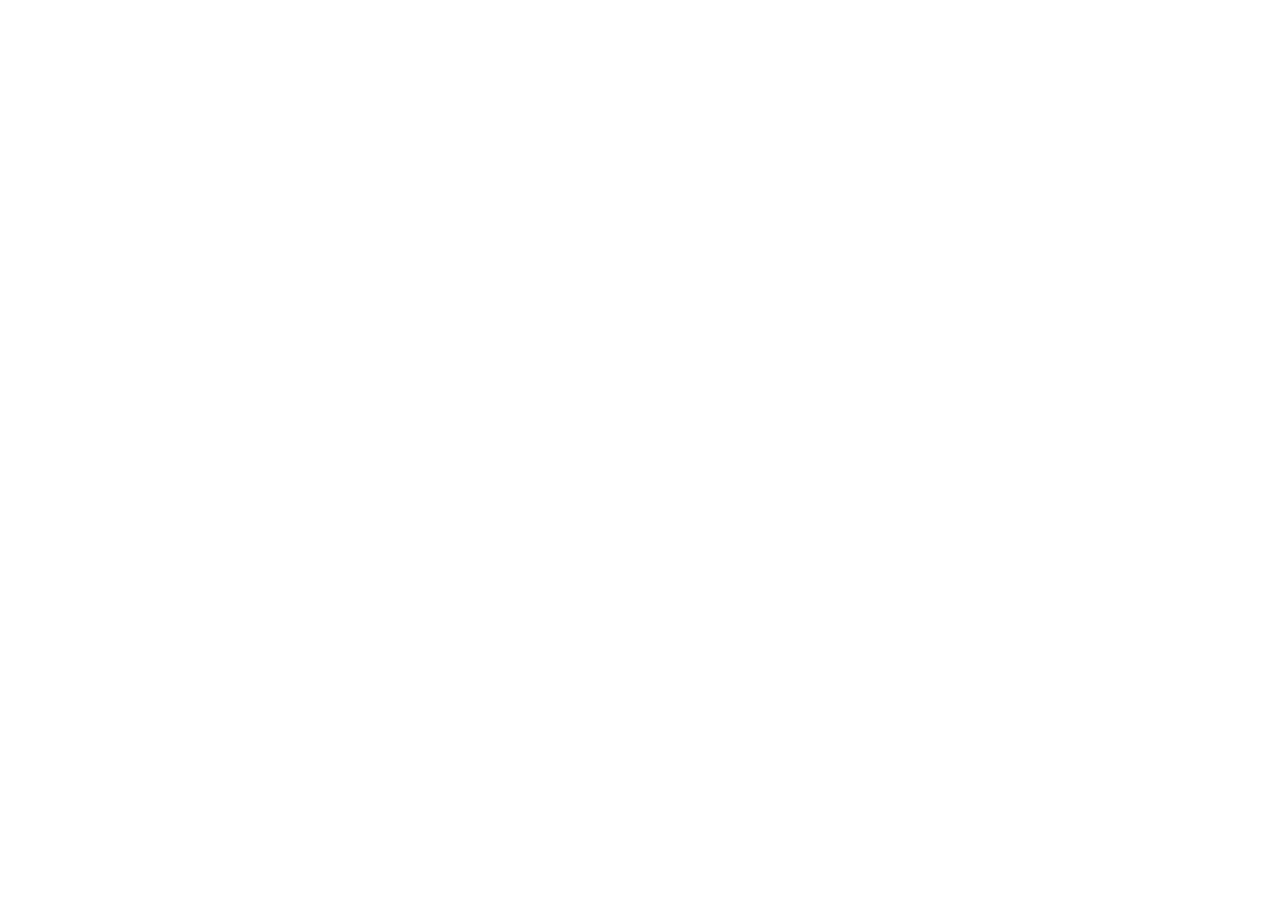
==== ASEAN Rail.html @ c0578530 ""commit base files"" ====
<!DOCTYPE html>
<html lang="en">
  <head>
    <meta charset="UTF-8" />
    <meta name="viewport" content="width=device-width, initial-scale=1.0">
    <title>ASEAN Rail</title>
    <link rel="stylesheet" href="ASEAN Rail.css">

  </head>
  <body>

  </body>
  <script src="ASEAN Rail.js"></script>
</html>
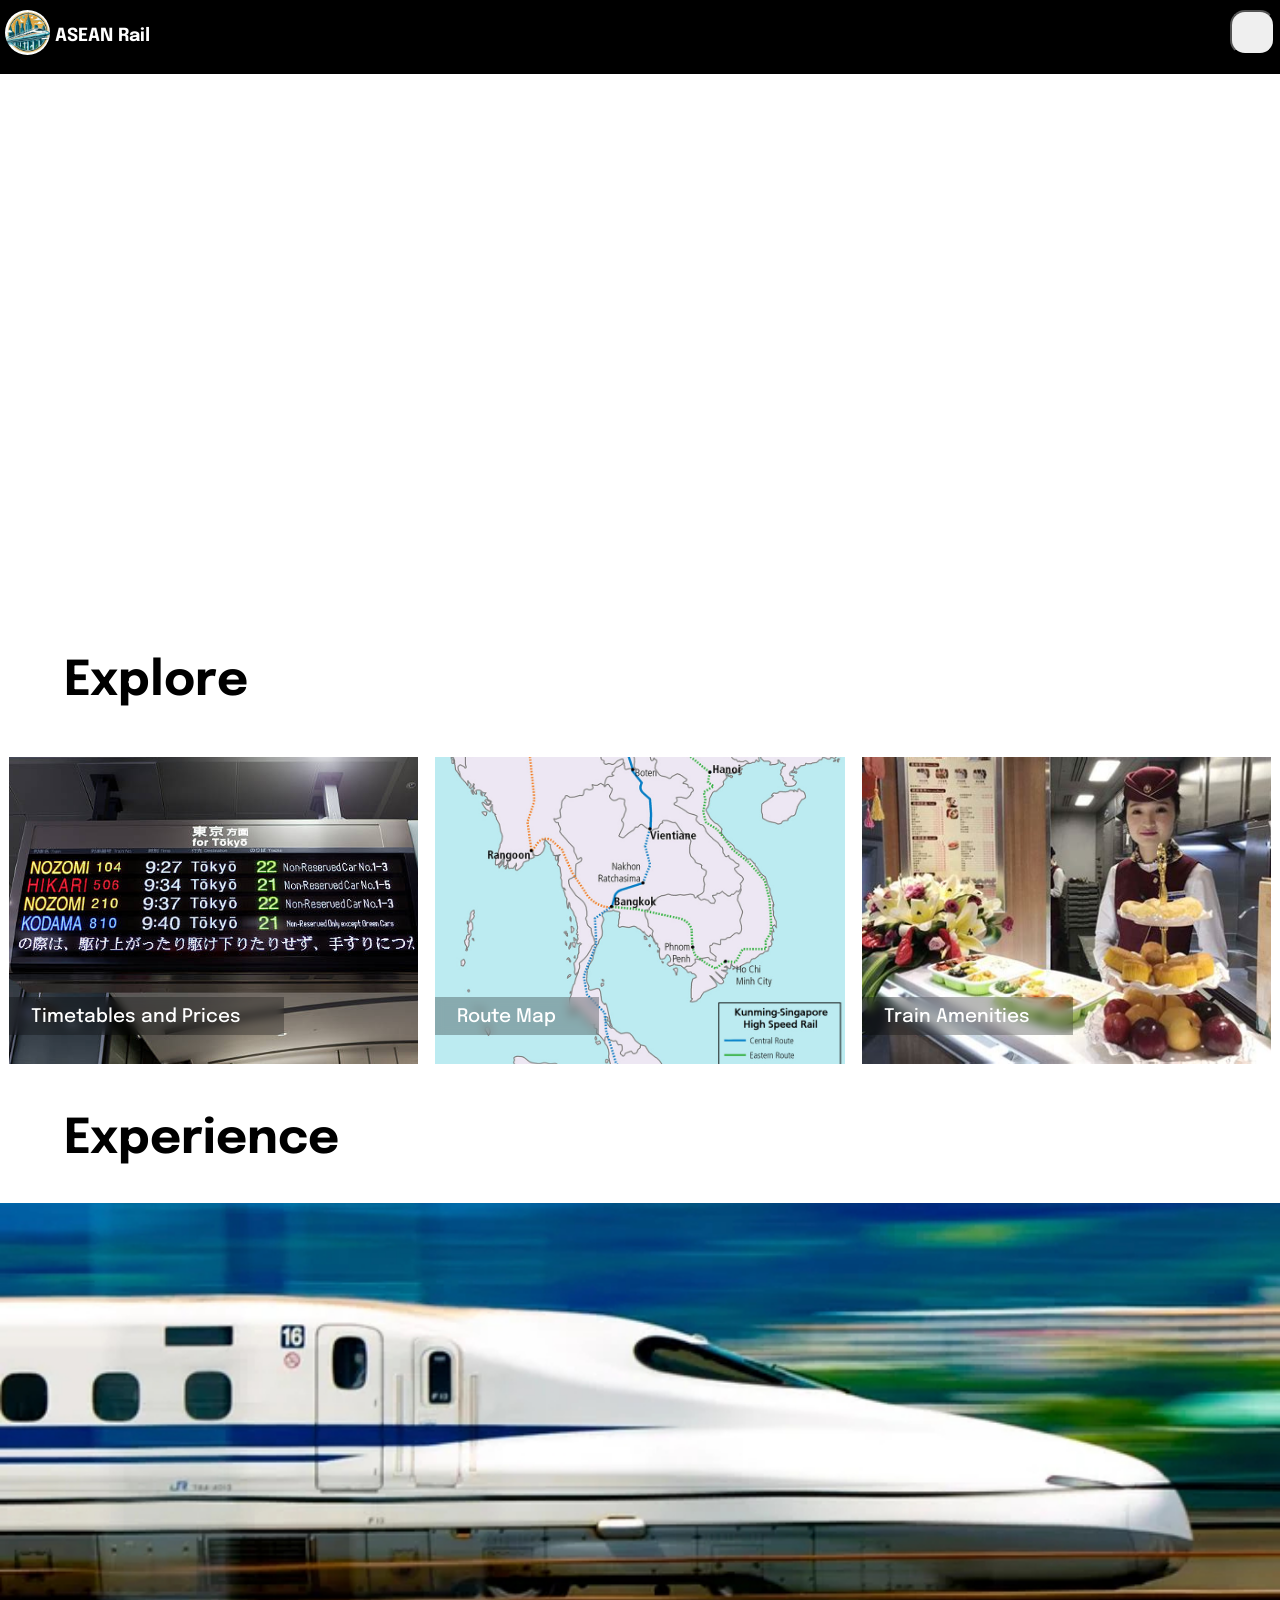
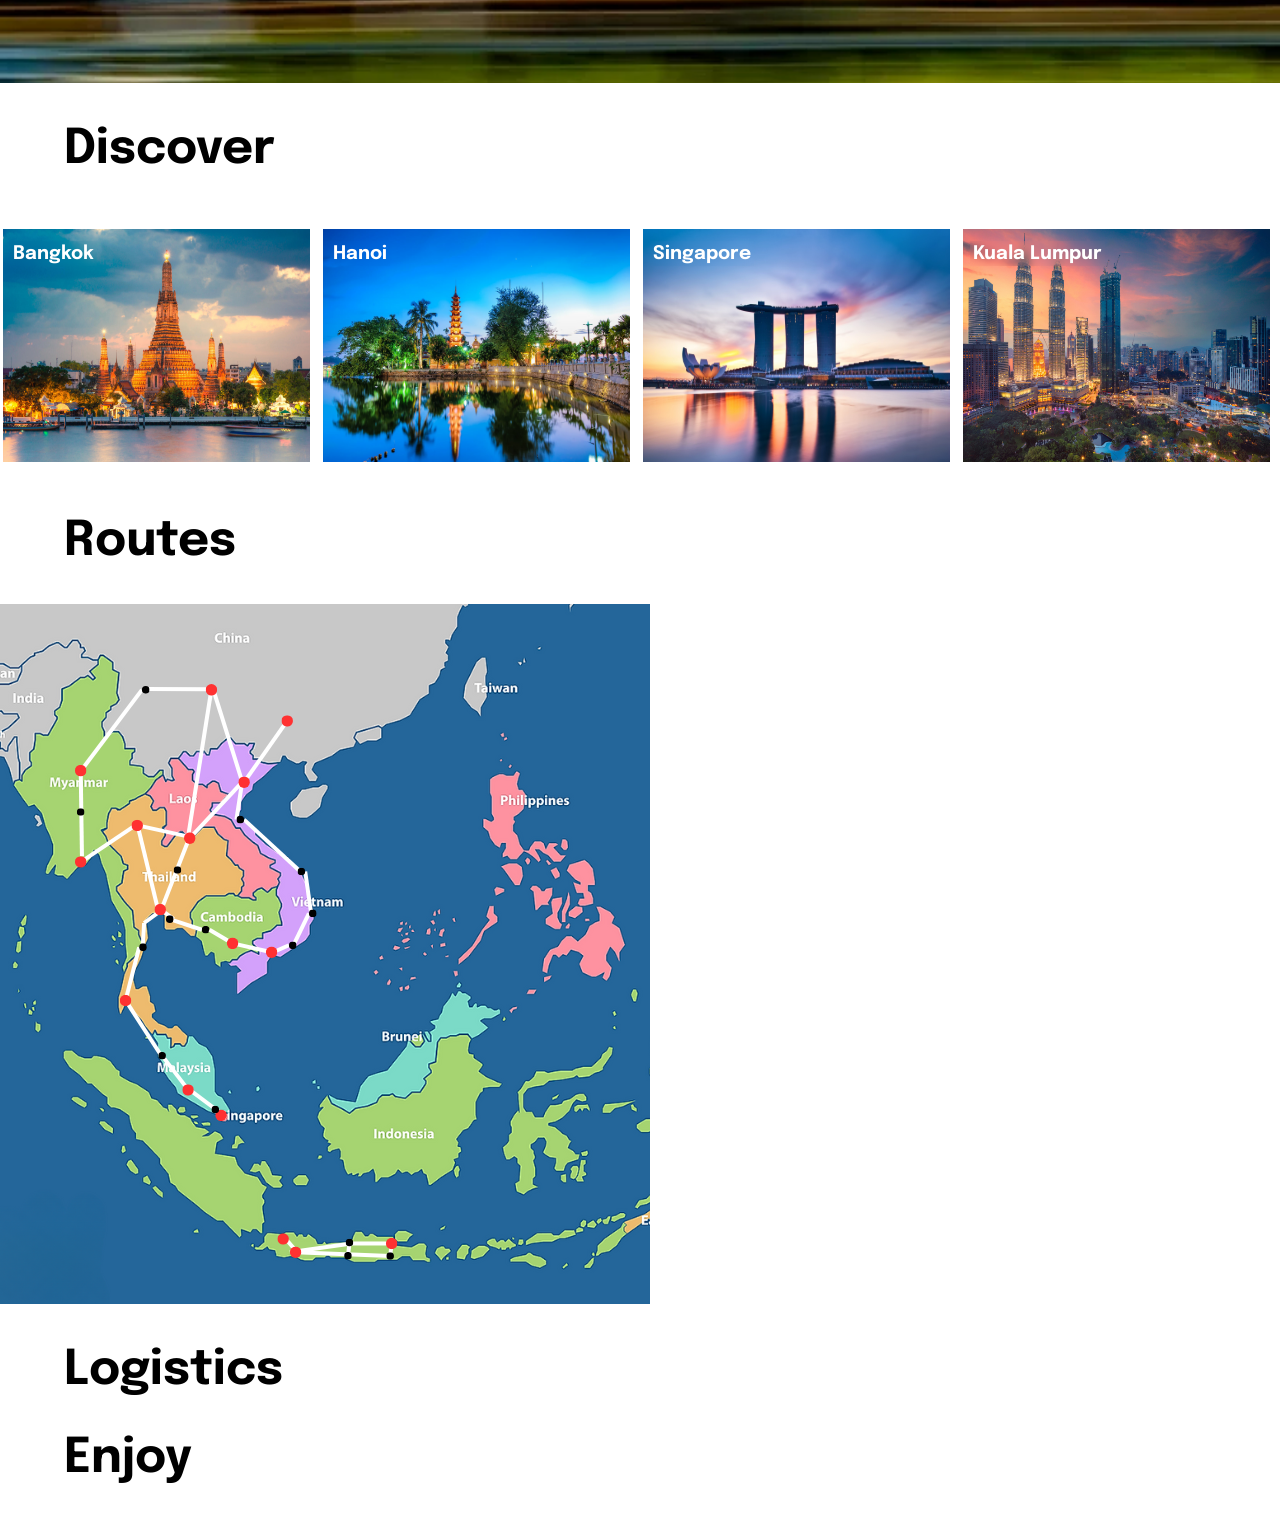
==== commit 5cf49f98: ""v0.1"" ====
--- a/ASEAN Rail.html
+++ b/ASEAN Rail.html
@@ -1,14 +1,87 @@
 <!DOCTYPE html>
 <html lang="en">
-  <head>
-    <meta charset="UTF-8" />
-    <meta name="viewport" content="width=device-width, initial-scale=1.0">
-    <title>ASEAN Rail</title>
-    <link rel="stylesheet" href="ASEAN Rail.css">
+<head>
+  <meta charset="UTF-8" />
+  <meta name="viewport" content="width=device-width, initial-scale=1.0">
+  <title>ASEAN Rail</title>
+  <link rel="stylesheet" href="ASEAN Rail.css">
+  <link rel="preconnect" href="https://fonts.googleapis.com">
+  <link rel="preconnect" href="https://fonts.gstatic.com" crossorigin>
+  <link href="https://fonts.googleapis.com/css2?family=Epilogue:ital,wght@0,100..900;1,100..900&display=swap" rel="stylesheet">
+</head>
+<body>
+  <nav>
+      <div class="navtitle">
+        <img id="logo" src="Resources/ASEANlogo.png">
+        <h2 id="navtitletext">ASEAN Rail</h2>
+      </div>
+        <button id="navbutton">
+        </button>
+  </nav>
+  <div class="landing">
+    <div class="landingvidbox">
+      <video autoplay id="landingpagevid" muted src="Resources/Whoosh Whoosh Whoosh Langsung Melesat! (Official Commercial Video).mp4"></video>
+    </div>
+    <div class="landingbooknow">
+      <p id="landingbooknowbuttontext">TICKETS</p>
+    </div>
+  </div>
+  <div class="ticketsearch">
+  </div>
+  <h2>Explore</h2>
+  <div class="mainmenu">
+    <div class="menubox">
+      <img src="Resources/trainschedule.jpg">
+      <div class="menuboxtitle" id="timepricebox">
+        <h3 id="timeprice">Timetables and Prices</h3>
+      </div>
+    </div>
+    <div class="menubox">
+      <img id="routemappic" src="Resources/route map.jpg">
+      <div class="menuboxtitle">
+        <h3>Route Map</h3>
+      </div>
+    </div>
+    <div class="menubox">
+      <img src="Resources/th-1513963952.jpg">
+      <div class="menuboxtitle">
+        <h3>Train Amenities</h3>
+      </div>
+    </div>
+  </div>
+  <h2>Experience</h2>
+  <img id="fasttrainpic" src="Resources/fast train.jpg">
+  <h2>Discover</h2>
+  <div class="destinationsmenu">
+    <div class="destinationsbox , bkk">
+      <img src="Resources/bangkok.jpg" id="bkkpic">
+      <h3 id="bkktext">Bangkok</h3>
+    </div>
+    <div class="destinationsbox , hanoi">
+      <img src="Resources/Hanoi.jpg" id="hanoipic">
+      <h3 id="hanoitext">Hanoi</h3>
+    </div>
+    <div class="destinationsbox , sng">
+      <img src="Resources/singapore.jpg" id="sngpic">
+      <h3 id="sngtext">Singapore</h3>
+    </div>
+    <div class="destinationsbox , kl">
+      <img src="Resources/Kuala-Lumpur-Skyline.jpeg" id="klpic">
+      <h3 id="kltext">Kuala Lumpur</h3>
+    </div>
+  </div>
+  <h2>Routes</h2>
+  <div class="routemap">
+    <img id="routemappic" src="Resources/ASEAN route map.png">
+  </div>
+  <h2>Logistics</h2>
+  <div class="timetablesandprices">
 
-  </head>
-  <body>
+  </div>
+  <h2>Enjoy</h2>
+  <div class="trainamenities">
 
-  </body>
-  <script src="ASEAN Rail.js"></script>
+  </div>
+</body>
+<script src="ASEAN Rail.js"></script>
 </html>
--- a/ASEAN Rail.css
+++ b/ASEAN Rail.css
@@ -0,0 +1,225 @@
+/* website */
+
+
+/* COLORS 
+acutal flag colors #E33131 red, #22559E blue, #F8F400 yellow 
+#DD4F40 red, #487AB9 blue, #F6EC5F yellow
+#F7D500 orange-yellow, #F7B700 orange, #F8F400 yellow, #37F700 neon green, #9EF700 green
+#F7D500 neon green, #89CFF0 light blue, #8B8589 dark grey, #D3D3D3 light grey
+*/
+
+body {
+    margin: 0px;
+    font-family: "Epilogue";
+    width: 100%;
+}
+
+h2 {
+    margin: 3% 0% 3% 5%;
+    font-size: 48px;
+}
+
+/* navbar */
+
+nav {
+    position: fixed;
+    top: 0px;
+    min-height: 65px;
+    width: 100%;
+    z-index: 2;
+    color: #fff;
+    background-color: rgb(0, 0, 0);
+}
+
+
+.navtitle {
+    display: flex;
+    width: 100%;
+}
+
+#logo {
+  height: 45px;
+  margin: 10px 0px 15px 5px;
+  border-radius: 50px 50px 50px 50px;
+}
+
+#navtitletext {
+    text-align: left;
+    margin: 10px 0px 15px 0px;
+    height: 100%;
+    font-size: 18px;
+    background-color: #000000;
+    padding: 17px 15px 14px 5px;
+    border-radius: 0px 15px 15px 0px;
+}
+
+#navbutton {
+    position: fixed;
+    right: 5px;
+    top: 10px;
+    height: 45px;
+    width: 45px;
+    border-radius: 15px;
+}
+
+/* landing page */
+
+.landing {
+    margin: -2% 0% 0% 0%;
+    display: flex;
+    align-items: end;
+    width: 100%;
+    position: relative;
+}
+
+.landingvidbox {
+    width: 100%;
+}
+
+#landingpagevid {
+    width: 100%;
+    z-index: -1;
+}
+
+.landingbooknow {
+    background-color: rgba(255, 255, 255, 0);
+    color: white;
+    width: 110px;
+    border: #fff solid 2px;
+    text-align: center;
+    position: absolute;
+    top: 93%;
+    left: 50%;
+    transform: translate(-50%, -50%);
+}
+
+.landingbooknow:hover {
+    background-color: #fff ;
+    color:rgb(0, 0, 0);
+}
+
+
+#landingbooknowbuttontext {
+    margin: 8px;
+    font-size: 20px;
+}
+
+/* ticket search */
+
+.ticketsearch {
+    display: none;
+}
+
+#fasttrainpic {
+    width: 100%;
+    max-height: 480px;
+    object-fit: cover;
+}
+
+/* main menu */
+
+.mainmenu {
+    display: flex;
+    justify-content: space-around;
+    width: 100%;
+    margin: 4% 0%;
+}
+
+.menubox {
+    width: 32%;
+    display: flex;
+    position: relative;
+}
+
+.menubox img{
+    width: 100%;
+    object-fit: cover;
+    aspect-ratio: 4 / 3;
+}
+
+.menubox h3 {
+    margin: 10px;
+    color: #fff;
+    font-weight: 500;
+    width: fit-content;
+    
+}
+
+.menuboxtitle {
+    width: fit-content;
+    backdrop-filter: blur(5px);
+    background-color: #00000046;
+    position: absolute;
+    inset: 78% 0% 0% 0%;
+    margin: 0px;
+    padding: 0px 8% 0px 3%;
+    height: 38px;
+    transition: padding-left 1.5s ease;
+}
+
+.menuboxtitle:hover {
+    padding-left: 25px;
+    transition: 0.8s ease;
+}
+
+@media only screen and (max-width: 1030px) {
+    .menubox h3 {
+        font-size: 17px;
+    }
+
+    .menuboxtitle {
+        inset: 73% 0% 0% 0%;
+        height: fit-content;
+    }
+
+}
+
+@media only screen and (max-width: 859px) {
+    #timeprice {
+        font-size: 15px;
+        margin-bottom: 10px;
+        
+    }
+
+    #timepricebox {
+        padding-right: 5%;
+    }
+
+}
+
+/* destinations */
+
+.destinationsmenu {
+    display: flex;
+    justify-content: space-around;
+    margin: 4% 0%;
+    width: 100%;
+}
+
+.destinationsbox img {
+    aspect-ratio: 4 / 3;
+    margin: 1%;
+    width: 96%;
+    
+}
+
+.destinationsbox {
+    aspect-ratio: 4 / 3;
+    width: 94%;
+    display: flex;
+}
+
+.destinationsbox h3{
+    margin: 5% 0% 0% -95%;
+    z-index: 1;
+    color: white;
+    backdrop-filter: blur(5px);
+    height: fit-content;
+    padding: 3px;
+}
+
+/* Routes */
+
+#routemappic {
+    max-height: 96vh;
+}
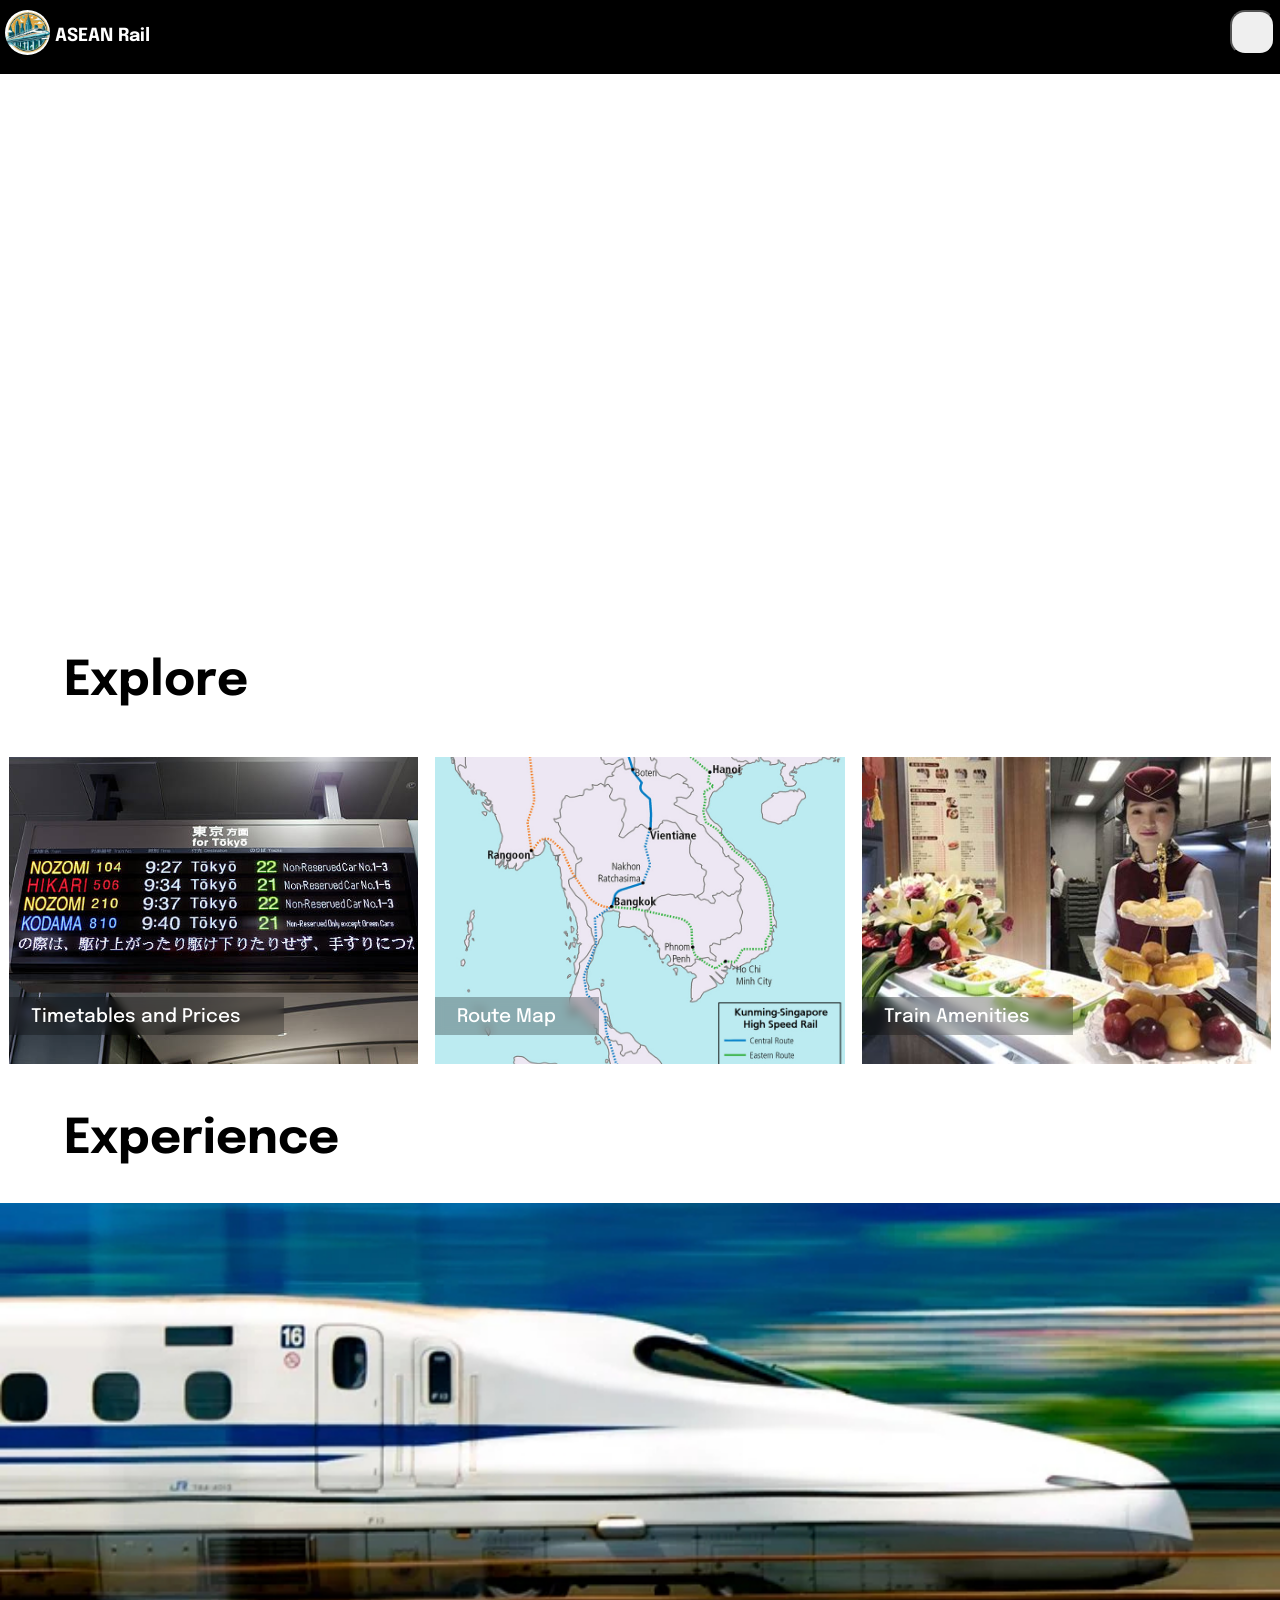
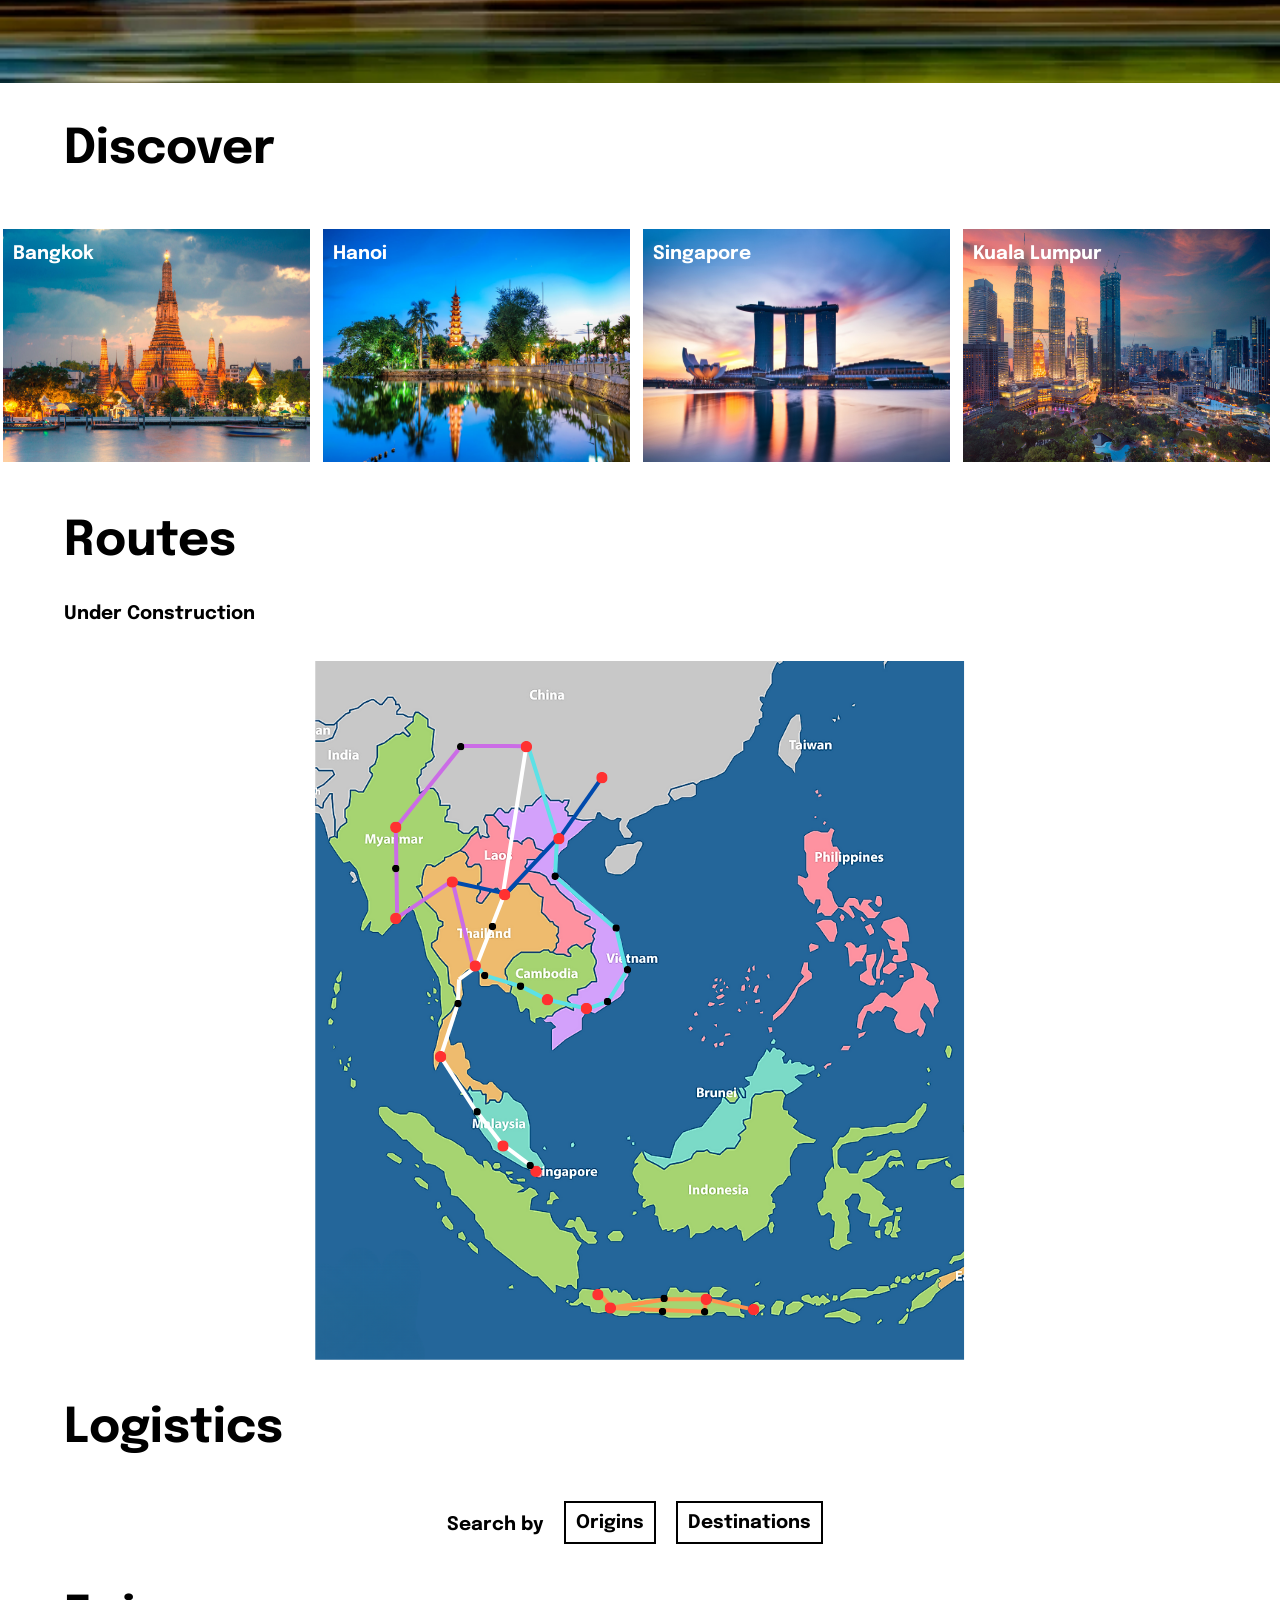
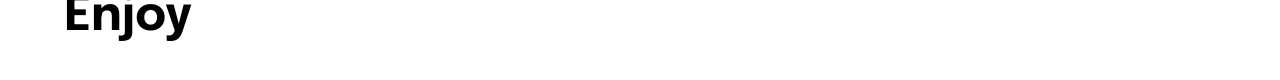
==== commit 40d9b1eb: ""v0.2"" ====
--- a/ASEAN Rail.html
+++ b/ASEAN Rail.html
@@ -38,13 +38,13 @@
     </div>
     <div class="menubox">
       <img id="routemappic" src="Resources/route map.jpg">
-      <div class="menuboxtitle">
+      <div class="menuboxtitle" id="routemapbox">
         <h3>Route Map</h3>
       </div>
     </div>
     <div class="menubox">
       <img src="Resources/th-1513963952.jpg">
-      <div class="menuboxtitle">
+      <div class="menuboxtitle" id="amenitiesbox">
         <h3>Train Amenities</h3>
       </div>
     </div>
@@ -70,15 +70,200 @@
       <h3 id="kltext">Kuala Lumpur</h3>
     </div>
   </div>
-  <h2>Routes</h2>
+  <h2 id="routessectitle">Routes</h2>
+  <h3 id="underconstruction">Under Construction</h3>
   <div class="routemap">
-    <img id="routemappic" src="Resources/ASEAN route map.png">
-  </div>
-  <h2>Logistics</h2>
+    <div class="routemappic">
+      <img id="routemappic" src="Resources/ASEAN route map.svg">
+    </div>
+    <div class="routemaptext">
+      
+      <!--
+      <div class="eastline">
+        <p class="linename">East Line</p>
+        <p class="linestop">Kunming</p>
+        <p class="linestop">Dali</p>
+        <p class="linestop">Mandalay</p>
+        <p class="linestop">Naypyidaw</p>
+        <p class="linestop">Yangon</p>
+        <p class="linestop">Chaing Mai</p>
+        <p class="linestop">Krungthep</p>
+      </div>
+      <div class="westline">
+        <p class="linename">West Line</p>
+        <p class="linestop">Kunming</p>
+        <p class="linestop">Hanoi</p>
+        <p class="linestop">Thanh Hoa</p>
+        <p class="linestop">Da Nang</p>
+        <p class="linestop">Quy Nhon</p>
+        <p class="linestop">Phan Thiet</p>
+        <p class="linestop">Ho Chi Minh City</p>
+        <p class="linestop">Phnom Penh</p>
+        <p class="linestop">Krong Battambang</p>
+        <p class="linestop">Pattaya</p>
+        <p class="linestop">Krungthep</p>
+      </div>
+      <div class="centralline">
+        <p class="linename">Central Line</p>
+        <p class="linestop">Kunming</p>
+        <p class="linestop">Vientiane</p>
+        <p class="linestop">Khon Kaen</p>
+        <p class="linestop">Krungthep</p>
+        <p class="linestop">Hua Hin</p>
+        <p class="linestop">Phuket</p>
+        <p class="linestop">Ipoh</p>
+        <p class="linestop">Kuala Lumpur</p>
+        <p class="linestop">Phuket</p>
+        <p class="linestop">Johor Bahrur</p>
+        <p class="linestop">Singapore</p>
+      </div>
+      <div class="northline">
+        <p class="linename">North Line</p>
+        <p class="linestop">Nanning</p>
+        <p class="linestop">Hanoi</p>
+        <p class="linestop">Vientiane</p>
+        <p class="linestop">Chaing Mai</p>
+      </div>
+      <div class="northjavaline">
+        <p class="linename">North Java Line</p>
+        <p class="linestop">Jakarta</p>
+        <p class="linestop">Bandung</p>
+        <p class="linestop">Semarang</p>
+        <p class="linestop">Surabaya</p>
+        <p class="linestop">Denpasar</p>
+      </div>
+      <div class="southjavaline">
+        <p class="linename">South Java Line</p>
+        <p class="linestop">Jakarta</p>
+        <p class="linestop">Bandung</p>
+        <p class="linestop">Yogyakarta</p>
+        <p class="linestop">Malang</p>
+        <p class="linestop">Surabaya</p>
+      </div>
+      -->
+    </div>
+  </div>
+  <h2 id="logisticssectitle">Logistics</h2>
   <div class="timetablesandprices">
-
-  </div>
-  <h2>Enjoy</h2>
+    <div class="searchbytitleandbuttons">
+      <h3 id="searchbybuttontitle">Search by</h3>
+        <h3 id="searchbyoriginsbutton">Origins</h3>
+        <h3 id="searchbydestinationsbutton">Destinations</h3>
+    </div>
+    <div class="searchformsandtable">
+    <div class= "searchform">
+      <form id="searchbydestinationform">
+        <label for="destination"><span id="searchby">Select a</span> Destination</label>
+        <input list="destination-cities" id="destination" name="destination"/>
+        <datalist id="destination-cities">
+          <option value="Krungthep"></option>
+          <option value="Singapore"></option>
+          <option value="Hua Hin"></option>
+          <option value="Kunming"></option>
+          <option value="Dali"></option>
+          <option value="Mandalay"></option>
+          <option value="Naypyidaw"></option>
+          <option value="Yangon"></option>
+          <option value="Chaing Mai"></option>
+          <option value="Phuket"></option>
+          <option value="Vientiane"></option>
+          <option value="Khon Kaen"></option>
+          <option value="Ipoh"></option>
+          <option value="Kuala Lumpur"></option>
+          <option value="Johor Bahrur"></option>
+          <option value="Pattaya"></option>
+          <option value="Hanoi"></option>
+          <option value="Nanning"></option>
+          <option value="Jakarta"></option>
+          <option value="Bandung"></option>
+          <option value="Semarang"></option>
+          <option value="Surabaya"></option>
+          <option value="Malang"></option>
+          <option value="Yogyakarta"></option>
+          <option value="Denpasar"></option>
+        </datalist> 
+      </form>
+      <form id="searchbyoriginform">
+          <label for="origin"><span id="searchby">Select an</span> Origin</label>
+          <input list="origin-cities" id="origin" name="origin"/>
+          <datalist id="origin-cities">
+            <option value="Krungthep"></option>
+            <option value="Singapore"></option>
+            <option value="Hua Hin"></option>
+            <option value="Kunming"></option>
+            <option value="Dali"></option>
+            <option value="Mandalay"></option>
+            <option value="Naypyidaw"></option>
+            <option value="Yangon"></option>
+            <option value="Chaing Mai"></option>
+            <option value="Phuket"></option>
+            <option value="Vientiane"></option>
+            <option value="Khon Kaen"></option>
+            <option value="Ipoh"></option>
+            <option value="Kuala Lumpur"></option>
+            <option value="Johor Bahrur"></option>
+            <option value="Pattaya"></option>
+            <option value="Hanoi"></option>
+            <option value="Nanning"></option>
+            <option value="Jakarta"></option>
+            <option value="Bandung"></option>
+            <option value="Semarang"></option>
+            <option value="Surabaya"></option>
+            <option value="Malang"></option>
+            <option value="Yogyakarta"></option>
+            <option value="Denpasar"></option>
+          </datalist> 
+      </form>
+      <button id="originsearchbutton" onclick="filterByOrigin()">Search</button>
+      <button id="destinationsearchbutton" onclick="filterByDestination()">Search</button>
+    </div>
+    <div class="maintable">
+      <table id="database">
+        <tr>
+          <th>Origin</th>
+          <th>Destination</th>
+          <th>Price</th>
+          <th>Day</th>
+          <th>Depature Time</th>
+          <th>Arrival Time</th>
+        </tr>
+        <tr class="notResult">
+          <td class="origin">Krungthep</td>
+          <td class="destination">Kuala Lumpur</td>
+          <td class="price">3000</td>
+          <td class="day">Friday</td>
+          <td class="depature">10:00</td>
+          <td class="arrival">1:00</td>
+        </tr>
+        <tr class="notResult">
+          <td class="origin">Singapore</td>
+          <td class="destination">Phuket</td>
+          <td class="price">2800</td>
+          <td class="day">Tuesday</td>
+          <td class="depature">1:00</td>
+          <td class="arrival">3:00</td>
+        </tr>
+        <tr class="notResult">
+          <td class="origin">Kuala Lumpur</td>
+          <td class="destination">Khon Kaen</td>
+          <td class="price">2800</td>
+          <td class="day">Monday</td>
+          <td class="depature">1:00</td>
+          <td class="arrival">5:00</td>
+        </tr>
+        <tr class="notResult">
+          <td class="origin">Kunming</td>
+          <td class="destination">Mandalay</td>
+          <td class="price">1800</td>
+          <td class="day">Saturday</td>
+          <td class="depature">10:00</td>
+          <td class="arrival">11:00</td>
+        </tr>
+      </table>
+    </div>
+    </div>
+  </div>
+  <h2 id="amenitiessectitle">Enjoy</h2>
   <div class="trainamenities">
 
   </div>
--- a/ASEAN Rail.css
+++ b/ASEAN Rail.css
@@ -157,10 +157,6 @@
     transition: padding-left 1.5s ease;
 }
 
-.menuboxtitle:hover {
-    padding-left: 25px;
-    transition: 0.8s ease;
-}
 
 @media only screen and (max-width: 1030px) {
     .menubox h3 {
@@ -220,6 +216,142 @@
 
 /* Routes */
 
+.routemap {
+    display: flex;
+    justify-content: center;
+}
+
+#underconstruction {
+    margin: 0 0 3% 5%;
+}
+
 #routemappic {
     max-height: 96vh;
-}+}
+
+.routemaptext {
+    display: grid;
+    gap: 10px;
+}
+
+.linename {
+    font-weight: 600;
+}
+
+.eastline {
+    grid-row: 1;
+    grid-column: 1;
+    border: black solid 1px;
+}
+
+.westline {
+    grid-row: 1;
+    grid-column: 3;
+    border: black solid 1px;
+}
+
+.centralline {
+    grid-row: 1;
+    grid-column: 2;
+    border: black solid 1px;
+}
+
+.northline {
+    grid-row: 1;
+    grid-column: 4;
+    border: black solid 1px;
+}
+
+.northjavaline {
+    grid-row: 2;
+    grid-column: 1;
+    border: black solid 1px;
+}
+
+.southjavaline {
+    grid-row: 2;
+    grid-column: 2;
+    border: black solid 1px;
+}
+
+/* Logistics */
+
+.searchform {
+    margin: 0 0 20px 0px;
+    display: flex;
+    justify-self: center;
+}
+
+#originsearchbutton , #destinationsearchbutton {
+    margin-left: 10px;
+}
+
+#searchby {
+    font-size: 16px;
+}
+
+.searchbytitleandbuttons {
+    display: flex; 
+    justify-content: center; 
+    margin: 25px;
+}
+
+#searchbybuttontitle {
+    margin: 0px 10px 20px 0px;
+    align-self: end;
+}
+
+#searchbyoriginsbutton , #searchbydestinationsbutton {
+    margin: 10px;
+    padding: 10px;
+    border: black solid 2px;
+}
+
+#searchbyoriginsbutton:hover {
+   background-color: black;
+   color: white;
+}
+
+#searchbydestinationsbutton:hover {
+    background-color: black;
+    color: white;
+}
+
+.timetablesandprices{
+    text-align: center;
+}
+
+#searchbydestinationform label , #searchbyoriginform label {
+    font-size: 28px;
+}
+
+.searchformsandtable {
+    display: none;
+}
+
+table {
+    border: black solid 2px;
+    border-collapse: collapse;
+}
+
+.maintable {
+    display: flex;
+    justify-content: center;
+}
+
+th {
+    padding: 10px;
+    border: #000000 solid 2px;
+}
+
+td {
+    border: #000000 solid 2px;
+    padding: 4px;
+}
+
+.notResult {
+    display: none;
+}
+
+
+/* Amenities */
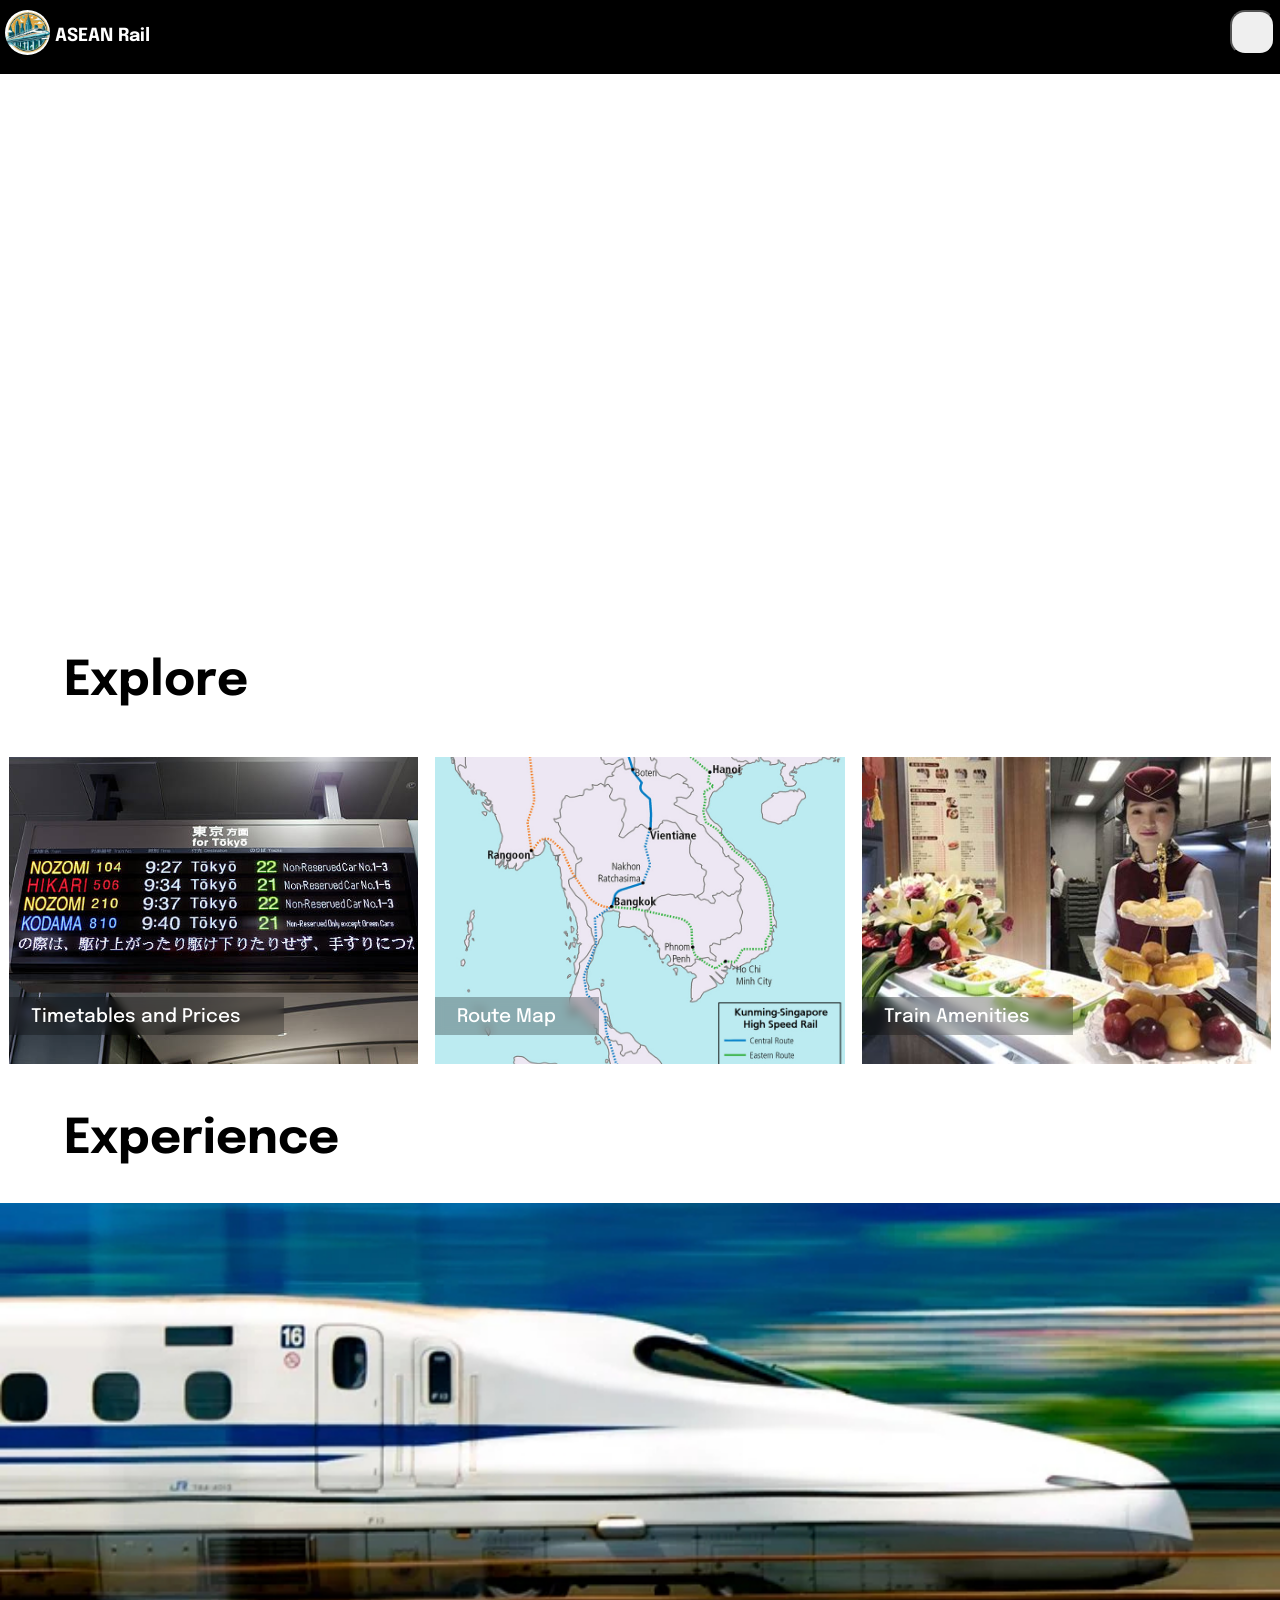
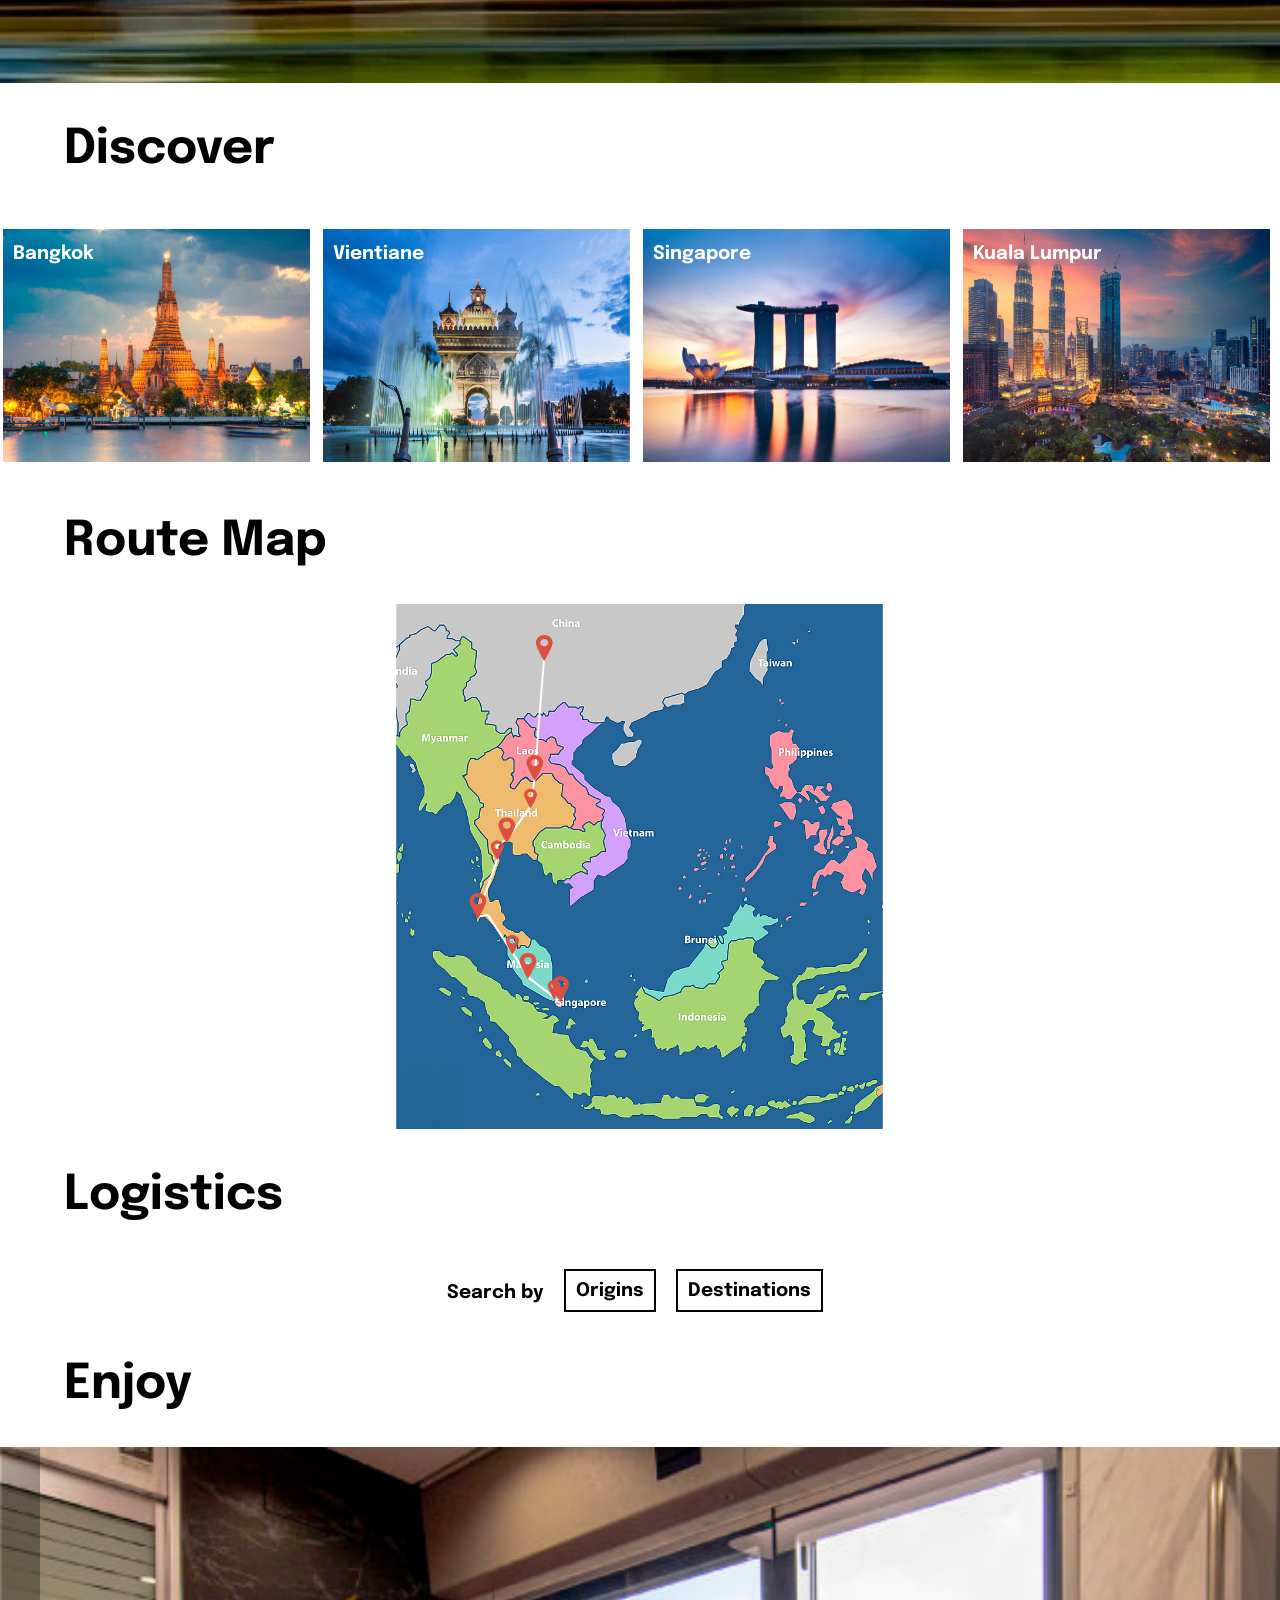
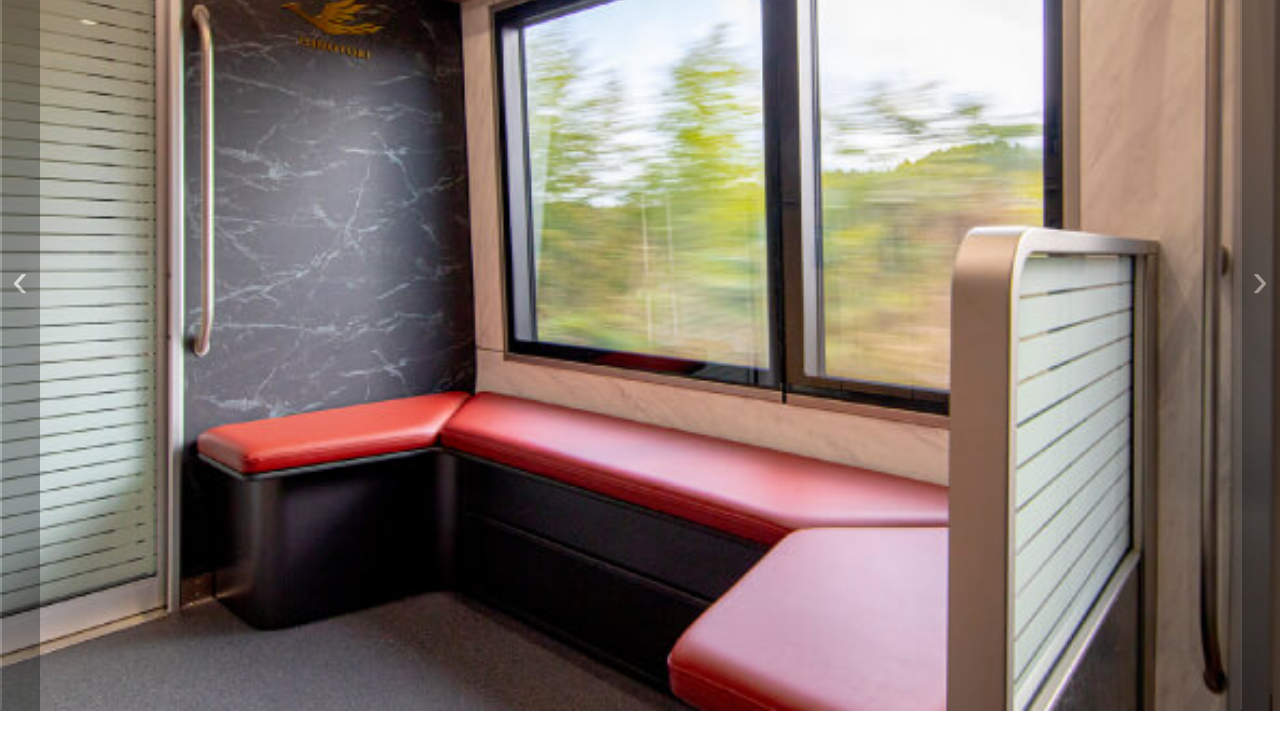
==== commit e7203fef: ""v0.3"" ====
--- a/ASEAN Rail.html
+++ b/ASEAN Rail.html
@@ -57,9 +57,9 @@
       <img src="Resources/bangkok.jpg" id="bkkpic">
       <h3 id="bkktext">Bangkok</h3>
     </div>
-    <div class="destinationsbox , hanoi">
-      <img src="Resources/Hanoi.jpg" id="hanoipic">
-      <h3 id="hanoitext">Hanoi</h3>
+    <div class="destinationsbox , vientiane">
+      <img src="Resources/vientiane572x374px-725384039.jpg" id="vientianepic">
+      <h3 id="vientianetext">Vientiane</h3>
     </div>
     <div class="destinationsbox , sng">
       <img src="Resources/singapore.jpg" id="sngpic">
@@ -70,11 +70,85 @@
       <h3 id="kltext">Kuala Lumpur</h3>
     </div>
   </div>
-  <h2 id="routessectitle">Routes</h2>
-  <h3 id="underconstruction">Under Construction</h3>
+  <h2 id="routessectitle">Route Map</h2>
   <div class="routemap">
     <div class="routemappic">
-      <img id="routemappic" src="Resources/ASEAN route map.svg">
+      <svg width="487.5" height="525.000007" xmlns="http://www.w3.org/2000/svg" xmlns:svg="http://www.w3.org/2000/svg" xmlns:xlink="http://www.w3.org/1999/xlink" preserveAspectRatio="xMidYMid meet" version="1.0">
+        <metadata>Yes</metadata>
+        <defs>
+         <filter height="100%" id="794aa22ac9" width="100%" x="0%" y="0%">
+          <feColorMatrix values="0 0 0 0 1 0 0 0 0 1 0 0 0 0 1 0 0 0 1 0"/>
+         </filter>
+         <filter height="100%" id="62f5155eab" width="100%" x="0%" y="0%">
+          <feColorMatrix values="0 0 0 0 1 0 0 0 0 1 0 0 0 0 1 0.2126 0.7152 0.0722 0 0"/>
+         </filter>
+         <clipPath id="01f60262f3">
+          <path clip-rule="nonzero" d="m0.21,0l486.58,0l0,524l-486.58,0l0,-524zm0,0" id="svg_1"/>
+         </clipPath>
+         <image height="1010" id="3d9e5170cf" width="1320" x="0" xlink:href="[data-uri]" y="0"/>
+         <mask id="019be49760">
+          <g filter="url(#794aa22ac9)" id="svg_2">
+           <g filter="url(#62f5155eab)" id="svg_3" transform="matrix(0.58695, 0, 0, 0.587001, -123.013005, -18.318008)">
+            <image height="1010" id="svg_4" width="1320" x="0" xlink:href="[data-uri]" y="0"/>
+           </g>
+          </g>
+         </mask>
+         <image height="1010" id="f176fb5018" width="1320" x="0" xlink:href="[data-uri]